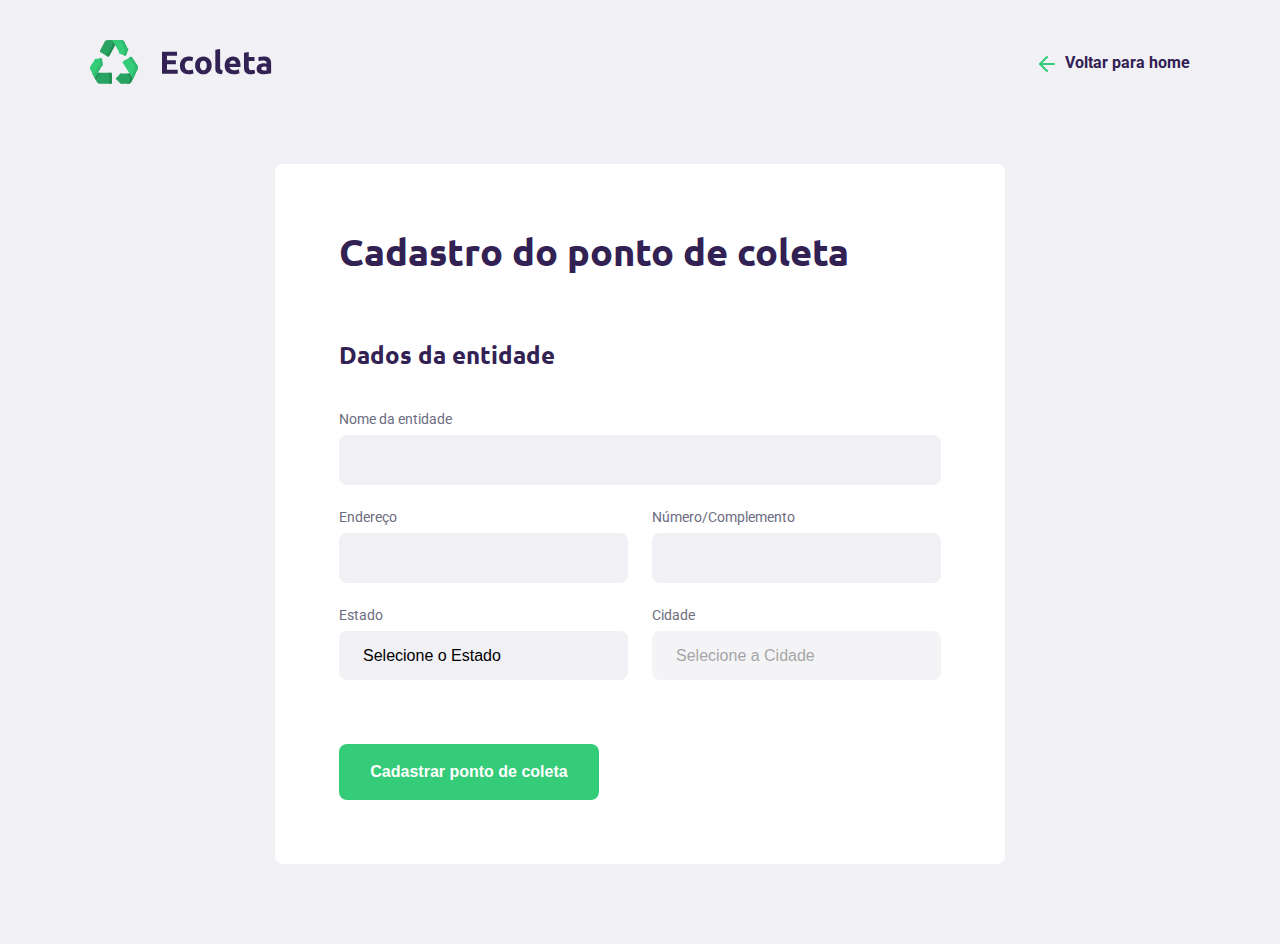
==== create-point.html @ 2b4cf234 "add creation point" ====
<!DOCTYPE html>
<html lang="pt-br">

<head>
    <meta charset="UTF-8">
    <meta name="viewport" content="width=device-width, initial-scale=1.0">
    <title>Criar um ponto de coleta | ByGaab</title>

    <link rel="icon"
        href="https://static.vecteezy.com/system/resources/previews/011/911/750/original/recycle-icon-sign-transparent-background-free-png.png"
        type="image.png">

    <link rel="stylesheet" href="./src/css/import.css">
</head>

<body>
    <div id="page-create-point">
        <header>
            <img src="./src/assets/logo.svg" alt="Logo do Ecoleta">
            <a href="#"><span></span>Voltar para home</a>
        </header>

        <form action="">
            <h1>Cadastro do ponto de coleta</h1>

            <fieldset>
                <legend>
                    <h2>Dados da entidade</h2>
                </legend>

                <div class="field">
                    <label for="name">Nome da entidade</label>
                    <input type="text" name="name">
                </div>

                <div class="field-group">
                    <div class="field">
                        <label for="address">Endereço</label>
                        <input type="text" name="address">
                    </div>
                    <div class="field">
                        <label for="address2">Número/Complemento</label>
                        <input type="text" name="address2">
                    </div>
                </div>

                <div class="field-group">
                    <div class="field">
                        <label for="state">Estado</label>
                        <select name="uf">
                            <option value="">Selecione o Estado</option>
                        </select>
                    </div>

                    <div class="field">
                        <label for="city">Cidade</label>
                        <select name="city" disabled>
                            <option value="">Selecione a Cidade</option>
                        </select>
                    </div>
                </div>
            </fieldset>

            <!-- <fieldset>
                <legend>
                    <h2>Itens de coleta</h2>
                </legend>
            </fieldset> -->

            <button type="submit">Cadastrar ponto de coleta</button>
        </form>
    </div>
</body>

</html>
---- src/css/import.css ----
@import url('https://fonts.googleapis.com/css2?family=Roboto:wght@300;400;500;700&family=Ubuntu:wght@700&display=swap');

@import './base.css';
@import './home.css';
@import './create-point.css';
@import './responsive.css';
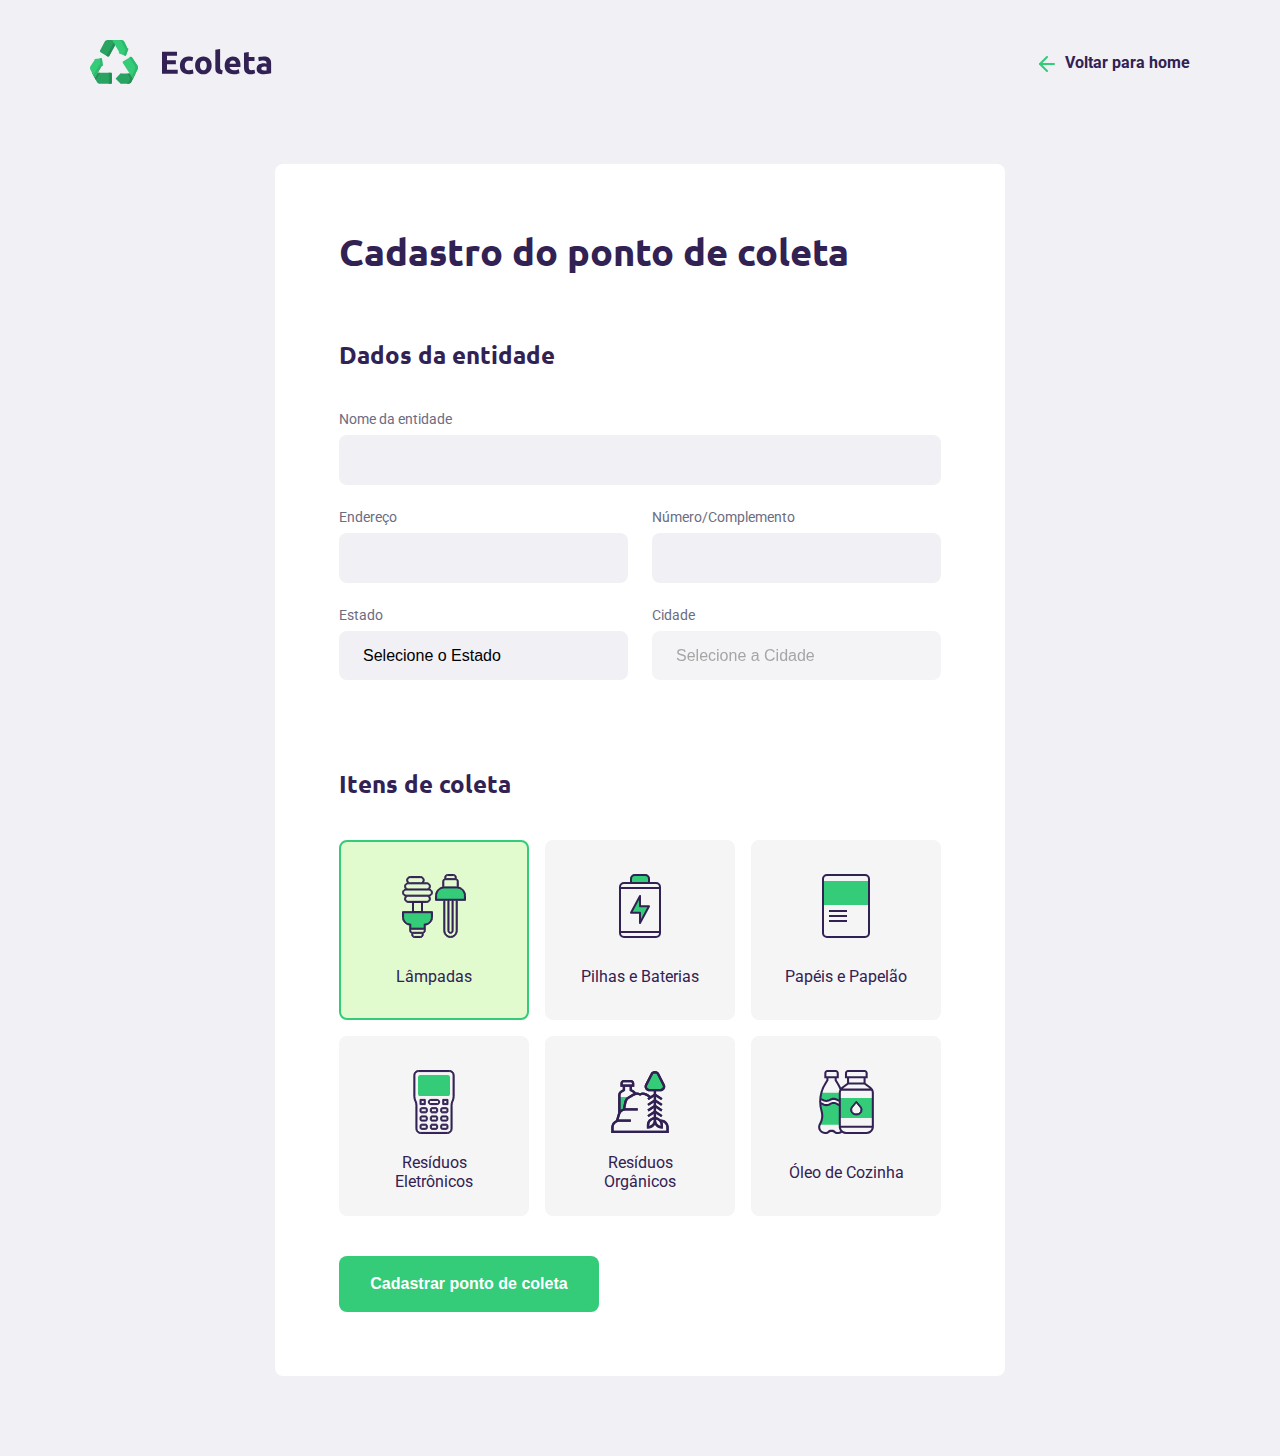
==== commit 0e8a96ea: "update create point css" ====
--- a/create-point.html
+++ b/create-point.html
@@ -30,46 +30,82 @@
 
                 <div class="field">
                     <label for="name">Nome da entidade</label>
-                    <input type="text" name="name">
+                    <input type="text" name="name" required>
                 </div>
 
                 <div class="field-group">
                     <div class="field">
                         <label for="address">Endereço</label>
-                        <input type="text" name="address">
+                        <input type="text" name="address" required>
                     </div>
                     <div class="field">
                         <label for="address2">Número/Complemento</label>
-                        <input type="text" name="address2">
+                        <input type="text" name="address2" required>
                     </div>
                 </div>
 
                 <div class="field-group">
                     <div class="field">
                         <label for="state">Estado</label>
-                        <select name="uf">
+                        <select name="uf" required>
                             <option value="">Selecione o Estado</option>
                         </select>
+
+                        <input type="hidden" name="state">
                     </div>
 
                     <div class="field">
                         <label for="city">Cidade</label>
-                        <select name="city" disabled>
+                        <select name="city" disabled required>
                             <option value="">Selecione a Cidade</option>
                         </select>
                     </div>
                 </div>
             </fieldset>
 
-            <!-- <fieldset>
+            <fieldset>
                 <legend>
                     <h2>Itens de coleta</h2>
                 </legend>
-            </fieldset> -->
+
+                <div class="itens-grid">
+                    <li data-id="1" class="selected">
+                        <img src="./src/assets/lampadas.svg" alt="Lâmpada">
+                        <span>Lâmpadas</span>
+                    </li>
+
+                    <li data-id="2">
+                        <img src="./src/assets/baterias.svg" alt="Pilhas e Baterias">
+                        <span>Pilhas e Baterias</span>
+                    </li>
+
+                    <li data-id="3">
+                        <img src="./src/assets/papeis-papelao.svg" alt="Papéis e Papelão">
+                        <span>Papéis e Papelão</span>
+                    </li>
+
+                    <li data-id="4">
+                        <img src="./src/assets/eletronicos.svg" alt="Resíduos Eletrônicos">
+                        <span>Resíduos Eletrônicos</span>
+                    </li>
+
+                    <li data-id="5">
+                        <img src="./src/assets/organicos.svg" alt="Resíduos Orgânicos">
+                        <span>Resíduos Orgânicos</span>
+                    </li>
+
+                    <li data-id="6">
+                        <img src="./src/assets/oleo.svg" alt="Óleo de Cozinha">
+                        <span>Óleo de Cozinha</span>
+                    </li>
+                </div>
+            </fieldset>
 
             <button type="submit">Cadastrar ponto de coleta</button>
         </form>
     </div>
+
+    <script src="./src/js/create-point.js"></script>
 </body>
 
 </html>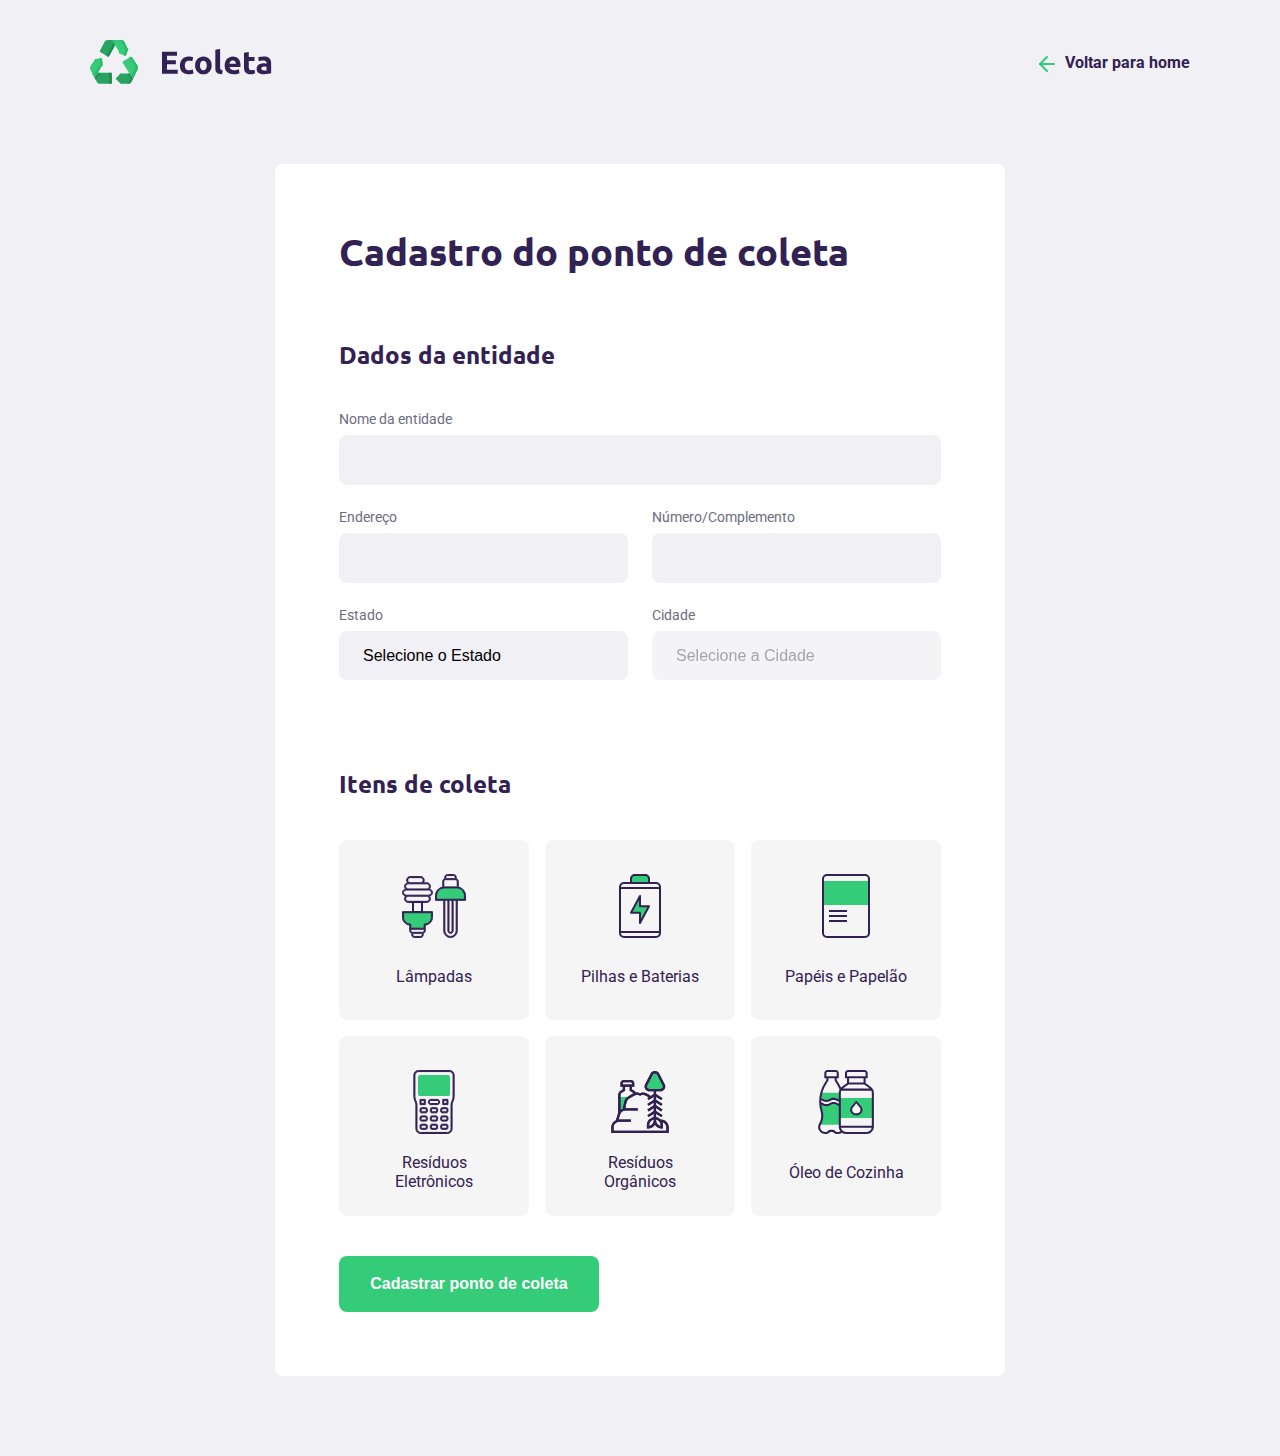
==== commit 8aaa6aba: "update create point js" ====
--- a/create-point.html
+++ b/create-point.html
@@ -69,7 +69,7 @@
                 </legend>
 
                 <div class="itens-grid">
-                    <li data-id="1" class="selected">
+                    <li data-id="1">
                         <img src="./src/assets/lampadas.svg" alt="Lâmpada">
                         <span>Lâmpadas</span>
                     </li>
@@ -99,6 +99,8 @@
                         <span>Óleo de Cozinha</span>
                     </li>
                 </div>
+
+                <input type="hidden" name="itens">
             </fieldset>
 
             <button type="submit">Cadastrar ponto de coleta</button>
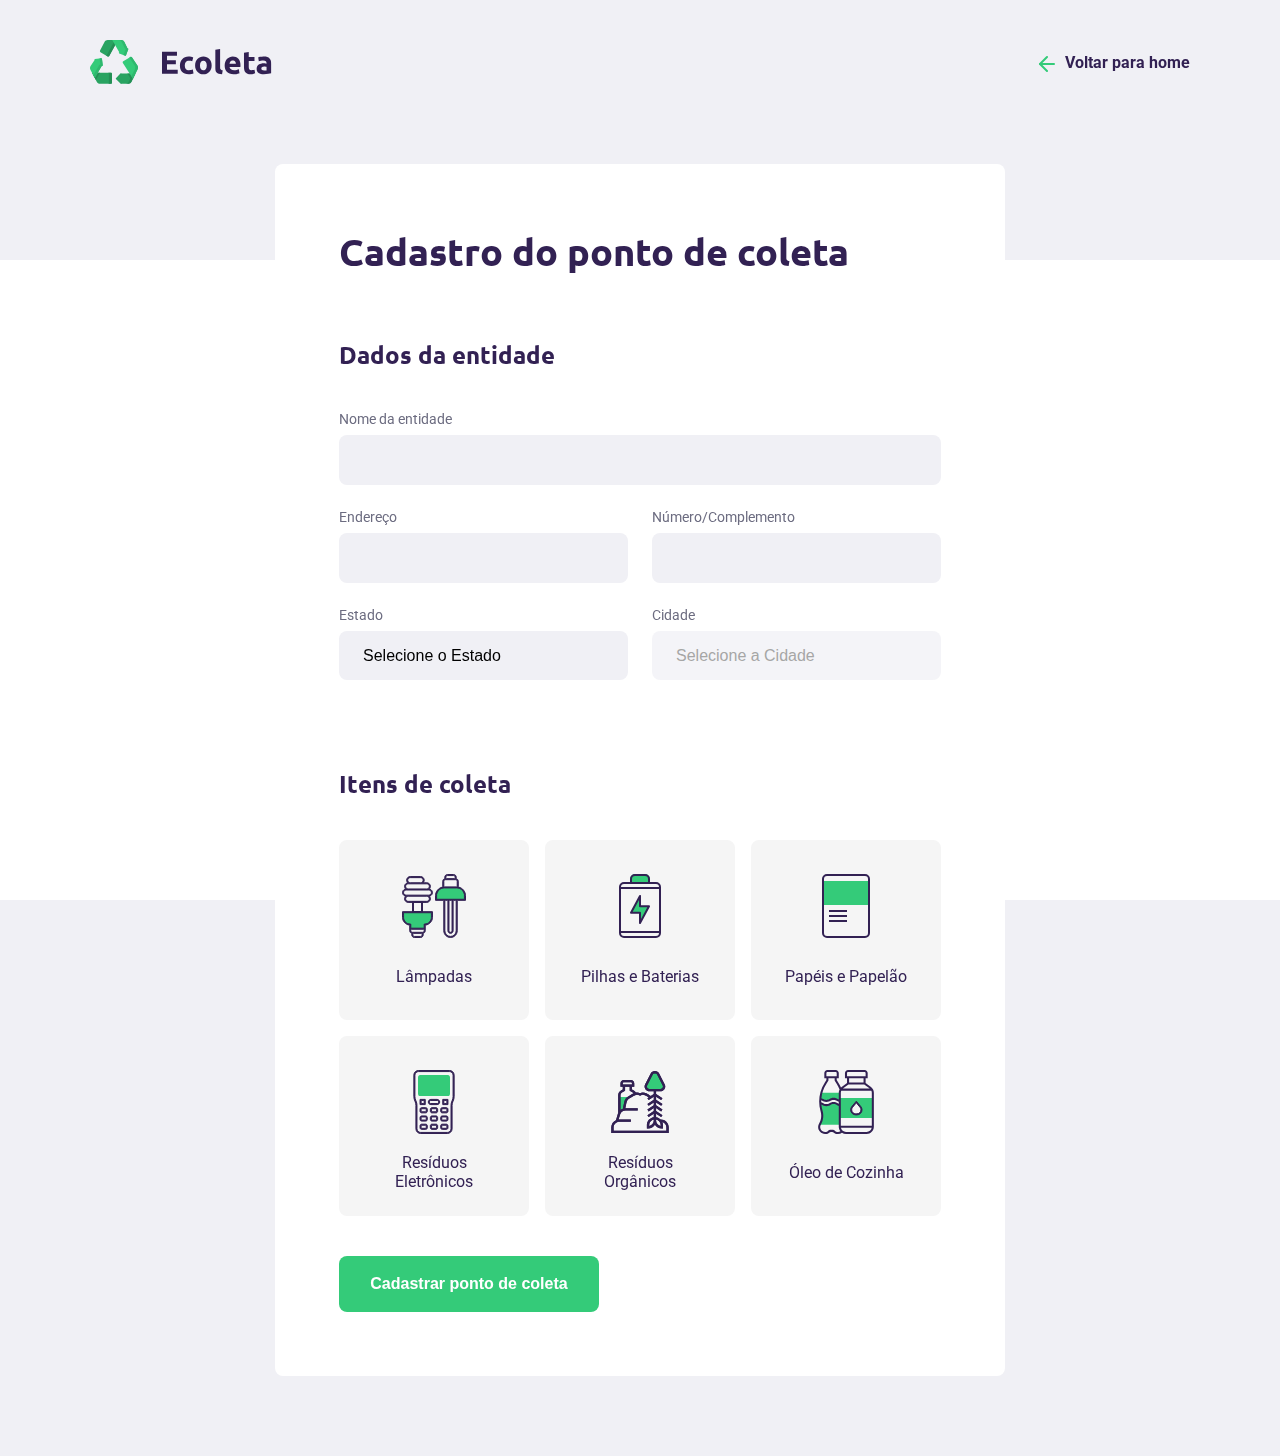
==== commit 784d776e: "ligação entre as páginas" ====
--- a/create-point.html
+++ b/create-point.html
@@ -17,7 +17,7 @@
     <div id="page-create-point">
         <header>
             <img src="./src/assets/logo.svg" alt="Logo do Ecoleta">
-            <a href="#"><span></span>Voltar para home</a>
+            <a href="./index.html"><span></span>Voltar para home</a>
         </header>
 
         <form action="">
--- a/src/css/import.css
+++ b/src/css/import.css
@@ -3,4 +3,6 @@
 @import './base.css';
 @import './home.css';
 @import './create-point.css';
+@import './modal.css';
+@import './search-result.css';
 @import './responsive.css';